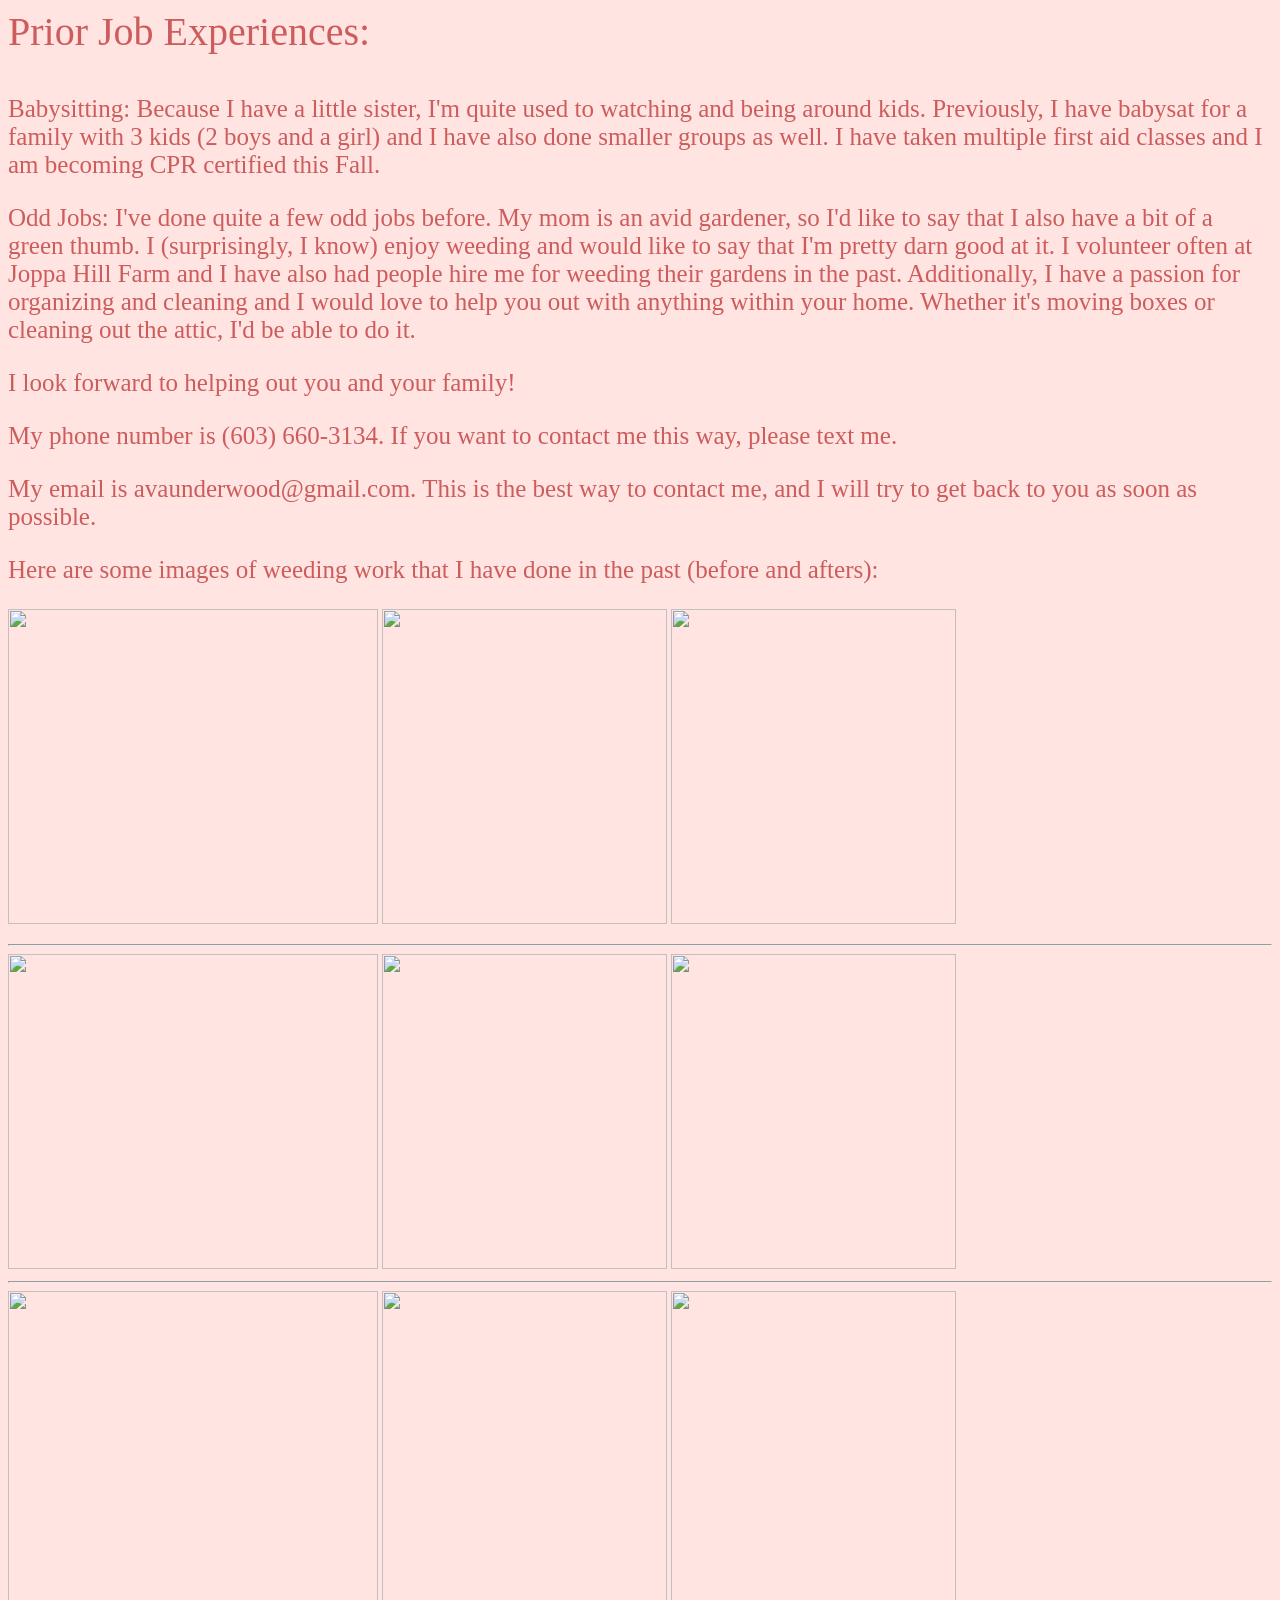
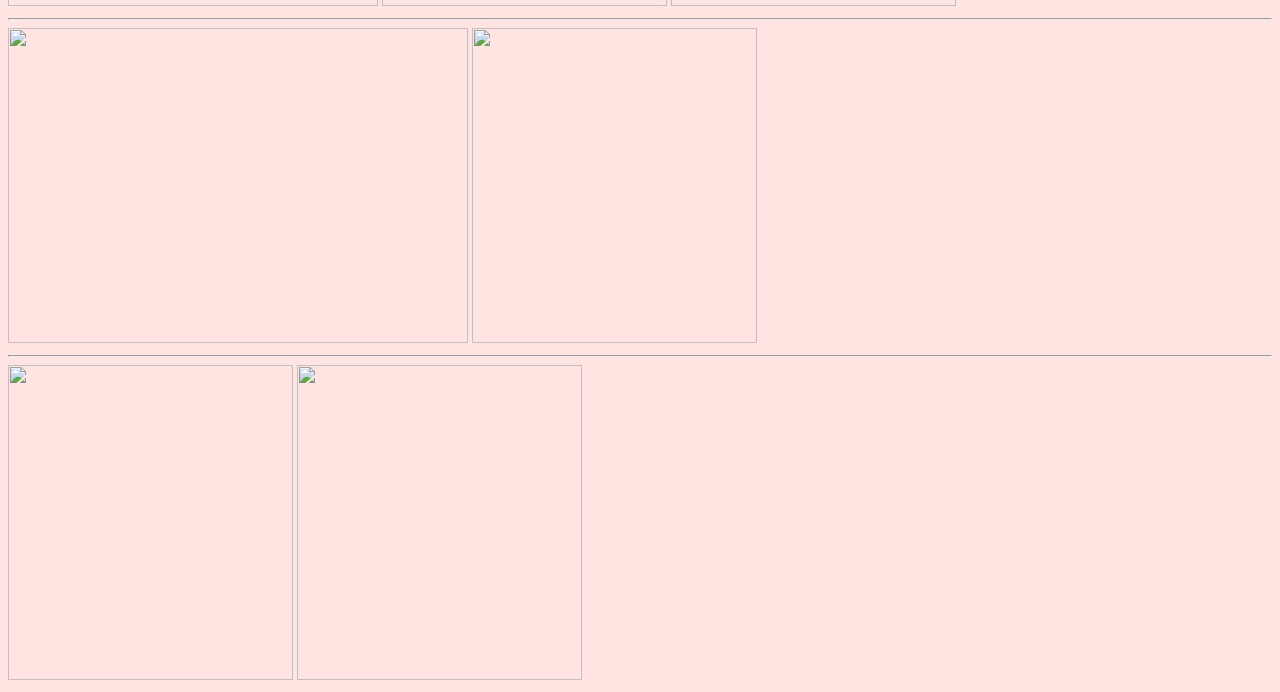
==== hire_me_to_do_things/index.html @ 3e087151 "/hr" ====
<html><head><title>Ava Underwood</title></head>
    <!-- just a comment -->
<body style="background-color:mistyrose;">
<p style="font-family: 'times new roman', serif; color: IndianRed; font-size: 40px">
Prior Job Experiences: <p/>
<p style="font-family: 'times new roman', serif; color: IndianRed; font-size: 25px">
Babysitting: Because I have a little sister, I'm quite used to watching and being around kids. Previously, I have babysat for a family with 3 kids (2 boys and a girl) and I have also done smaller groups as well. I have taken multiple first aid classes and I am becoming CPR certified this Fall. <p/>
<p style="font-family: 'times new roman', serif; color: IndianRed; font-size: 25px">
Odd Jobs: I've done quite a few odd jobs before. My mom is an avid gardener, so I'd like to say that I also have a bit of a green thumb. I (surprisingly, I know) enjoy weeding and would like to say that I'm pretty darn good at it. I volunteer often at Joppa Hill Farm and I have also had people hire me for weeding their gardens in the past. Additionally, I have a passion for organizing and cleaning and I would love to help you out with anything within your home. Whether it's moving boxes or cleaning out the attic, I'd be able to do it. <p/>
<p style="font-family: 'times new roman', serif; color: IndianRed; font-size: 25px">
I look forward to helping out you and your family! <p/>
<p style="font-family: 'times new roman', serif; color: IndianRed; font-size: 25px">
My phone number is (603) 660-3134. If you want to contact me this way, please text me. <p/>
<p style="font-family: 'times new roman', serif; color: IndianRed; font-size: 25px">
My email is avaunderwood@gmail.com. This is the best way to contact me, and I will try to get back to you as soon as possible.

<p style="font-family: 'times new roman', serif; color: IndianRed; font-size: 25px">
Here are some images of weeding work that I have done in the past (before and afters): <p/>
<img src = "https://lh3.googleusercontent.com/ATQjw8cBZOQVCEJQLWssEK-UeZjoj8vChrW-AH8mQBcqejW8rBZsUQ00XYtWrASGsOx1Jh6n-NcyhAXn345GR9usnCQQ_kM4xrTncBqbF7MAKu95gER9WVR34DN7bH67Fkx1J5ZamFY" width="370" height="315"/>
<img src = "https://lh3.googleusercontent.com/yQGfcX6R0_ClGksSyxD0AjaPhMVxQoFRJUTwtF2zivCzKEIrKTwa7NQ_EihyocfmKIGfOyLNWENL-2LmBkxElt_zLwmaSjGE-URJNTfy82cb0bmSW-yO23CFfsgwcBF6wAaxyuk0IWE" width="285" height="315" />
<img src = "https://lh3.googleusercontent.com/W9NrvdtkBbI53sBND_3rPZk6dML8Dk8VrpMKk_jZxSLRxY0Yk9Y_26RcB-qSaN2e_ZkJPgKb-EwFBYhKM_Fq100TjKzXo1QTYiy8_GKrMyfRaflfhTI-VSuCTsXNwCWbmRc6hPbDozI" width="285" height="315" />
<hr/>
<img src = "https://lh3.googleusercontent.com/7XO7F7H0_9Y5KK8wLTTFGdOBvSjfbzbc2mItGogvwh4yCU_v6nmZzOFfOksVevxjpLT6B9Bsfd-7EMS5opayrhLX2UEnqeUBi5j8fZ-lEqgKq6nCsNV7oXCJgO0GvplfvlpAnEzUeDc" width="370" height="315" />
<img src = "https://lh3.googleusercontent.com/IlrqIJV2cHaKaUN53dNoYk8qgCwpGct2CmGQ-ODgQwpjSpV88wbdUZ-2vKWQBJpCAtjZegEDlWARBvkSf_V3KjbN2oEHZP8XwSKggVgCTF-HXh0Yn8b7iPQtuSng0L7u_dDmNL_4JGo" width="285" height="315" />
<img src = "https://lh3.googleusercontent.com/HisDVmO6AKtRQH-yhXo_3crhEEAG-7OxIyDpKrQsw_IlmaBQjhPX3CdyNDur4qfAVD7kP1CbMxVmVQmYoYnCC_YsezIMfy8Zl3-Vt87s-Fv-4OBHWoDSmMv3GIpmGghg8skQpEOW4yE" width="285" height="315" />
<hr/>
<img src = "https://lh3.googleusercontent.com/QN9LJGEq7E49t7T-Xt3XisyI3PFmkT5hcJMN4G_Jxn25VfJw1VM_TnCrtaKv6-tXZE3IHMTBEZLKHkD1tTZVNcvyBTjJyLjM-RdyWYkS3tiyXwxKdaXO6auradju398-OjNdS6PTFyY" width="370" height="315" />
<img src = "https://lh3.googleusercontent.com/tMfCuqMc7-OtIYqyb__K72mf3vNFeYKVC9HCX_gP6Mtsf6dWUATTmPZJZEJn0YfaBiNRzzeGB7E2aas3kZLM86Oiyj48s5jAnQtZOZRcexhQ7ex2eqzxM2Dn7gFYBFn2aP0l1bG5MWk" width="285" height="315" />
<img src = "https://lh3.googleusercontent.com/Ag9Y1_Rr2X_PJRZMvri3RnAKdljQQBWVhy5BST5NXk260oi1ahjvvfd52cAlqUm5SjpJq1FmGGc68XTE57OhGZHSLTeljAlKfURXx0D7Kpg29QiLlVubk-TxLFkP7GYa6MhMt-vKmOk" width="285" height="315" />
<hr/>
<img src = "https://lh3.googleusercontent.com/v5sFwWDFtFFKccld0SrvGOrysb3LhlOJQq5TeJAJDmqbdNXVp9Xe0RTJ-3ysznd8kXT4fWUUZ62KxwGbbG_Sr0NTuPGt0_i44egzDmI93hsW1jYLLZiqpnxt6KkmlAztd3Kj2q6lhiQ" width="460" height="315" />
<img src = "https://lh3.googleusercontent.com/OUDZQ0oOJySjghZ_05uZb_9oTN8N76vjJCqFW7ZRM_flTg-HgmJNnYTEEGlMORl12_8KFIf51xwjXsQR17Xny-hU3rivl9Co59FkR7YuEjwuECDKm06xJtACzA_g-OaO4NkdoSeEe0g" width="285" height="315" />
<hr/>
<img src = "https://lh3.googleusercontent.com/y29acqXd5Mkt3qMr_ysnTywyLHyl_-0mlsY0Dq0Fsoos2UipRBX6YmRRLJI-lcK362R0xn5X5A4wiDO8W1QCEoPdKaOHoHQex0qtA7KpUiYqNOC9AcdPdZda4GmMXe6FVfg6PXChksA" width="285" height="315" />
<img src = "https://lh3.googleusercontent.com/R0QK2mTn5Ir0CmcOa8QPpEHCdsw25XoFZeHt4mkgCv4OQAN7hr6EjldFFcigII20AQ3gQOF5xlzZcB1eXzMeeBgGEgp5UKc4uz4mabI5nnmIyTk2Mf80ZpMUM89heZttUEgBoqcpLKI" width="285" height="315" />
</body>
</html>
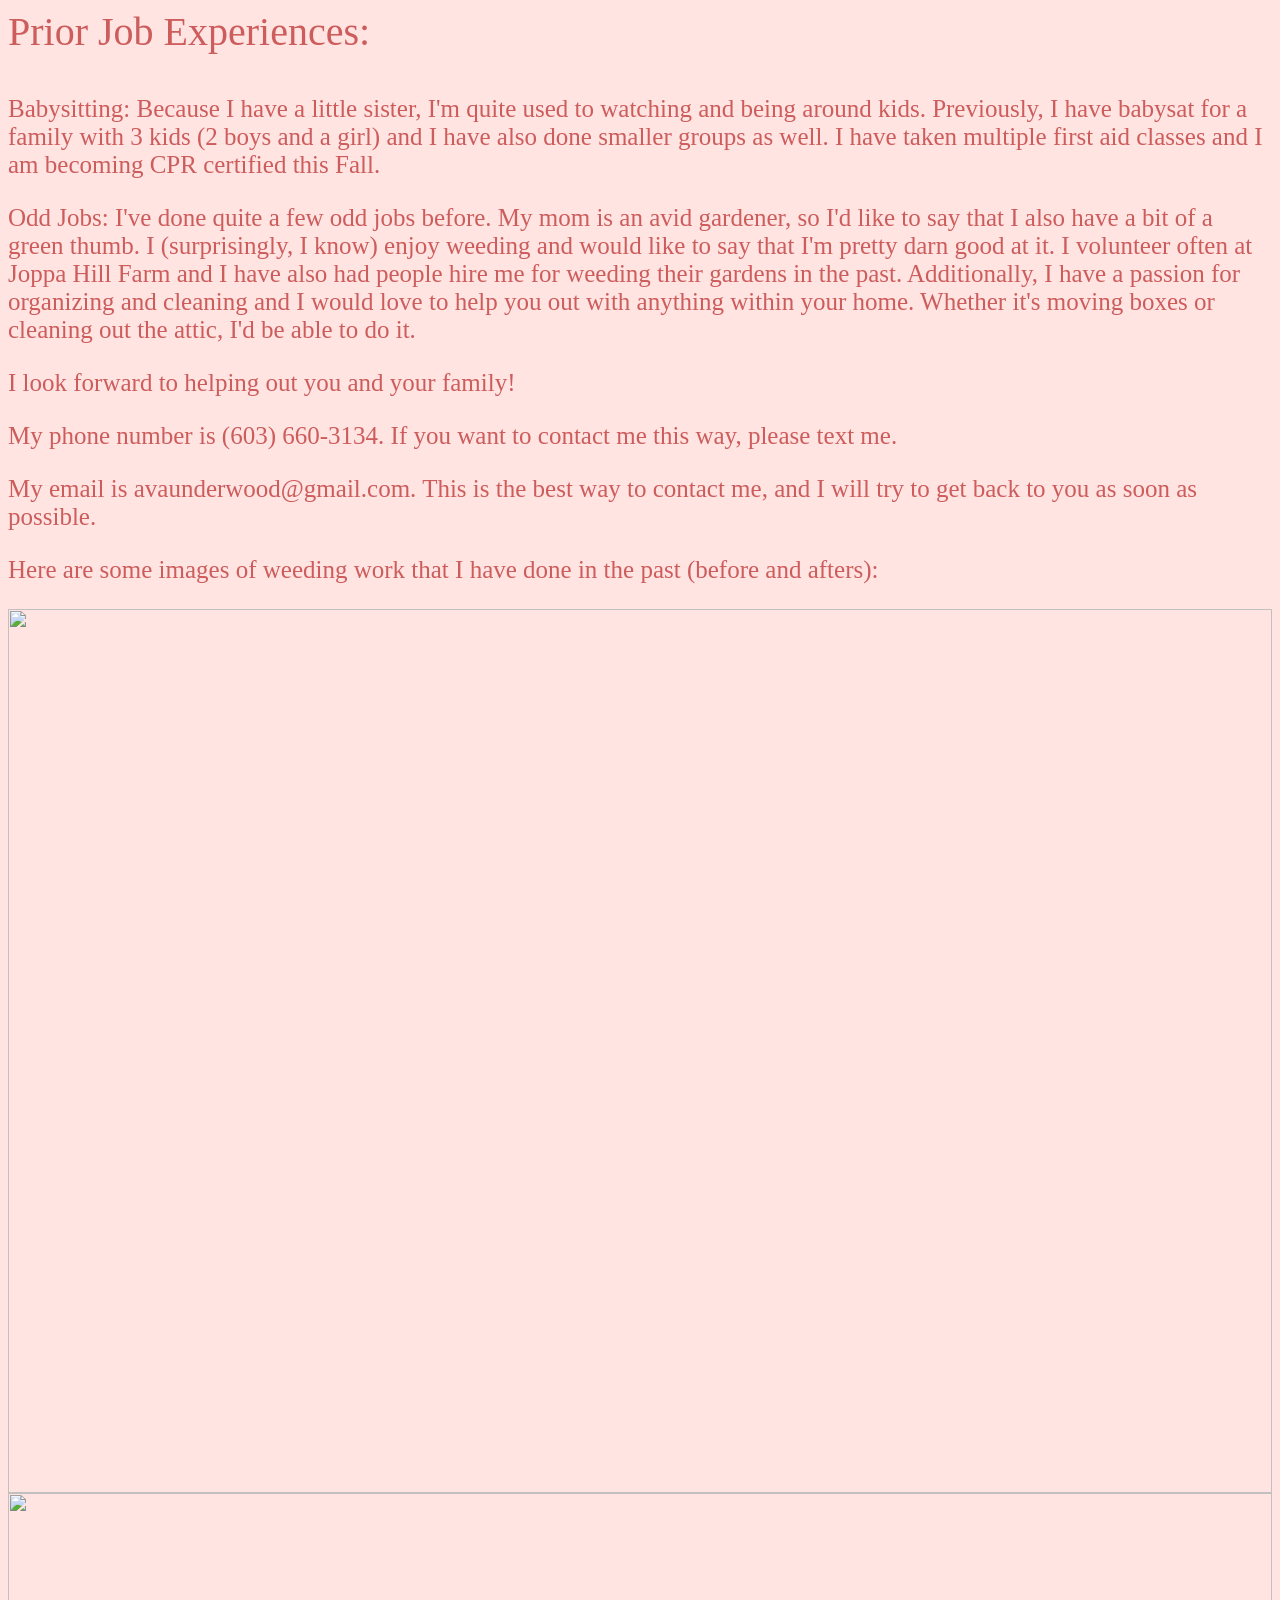
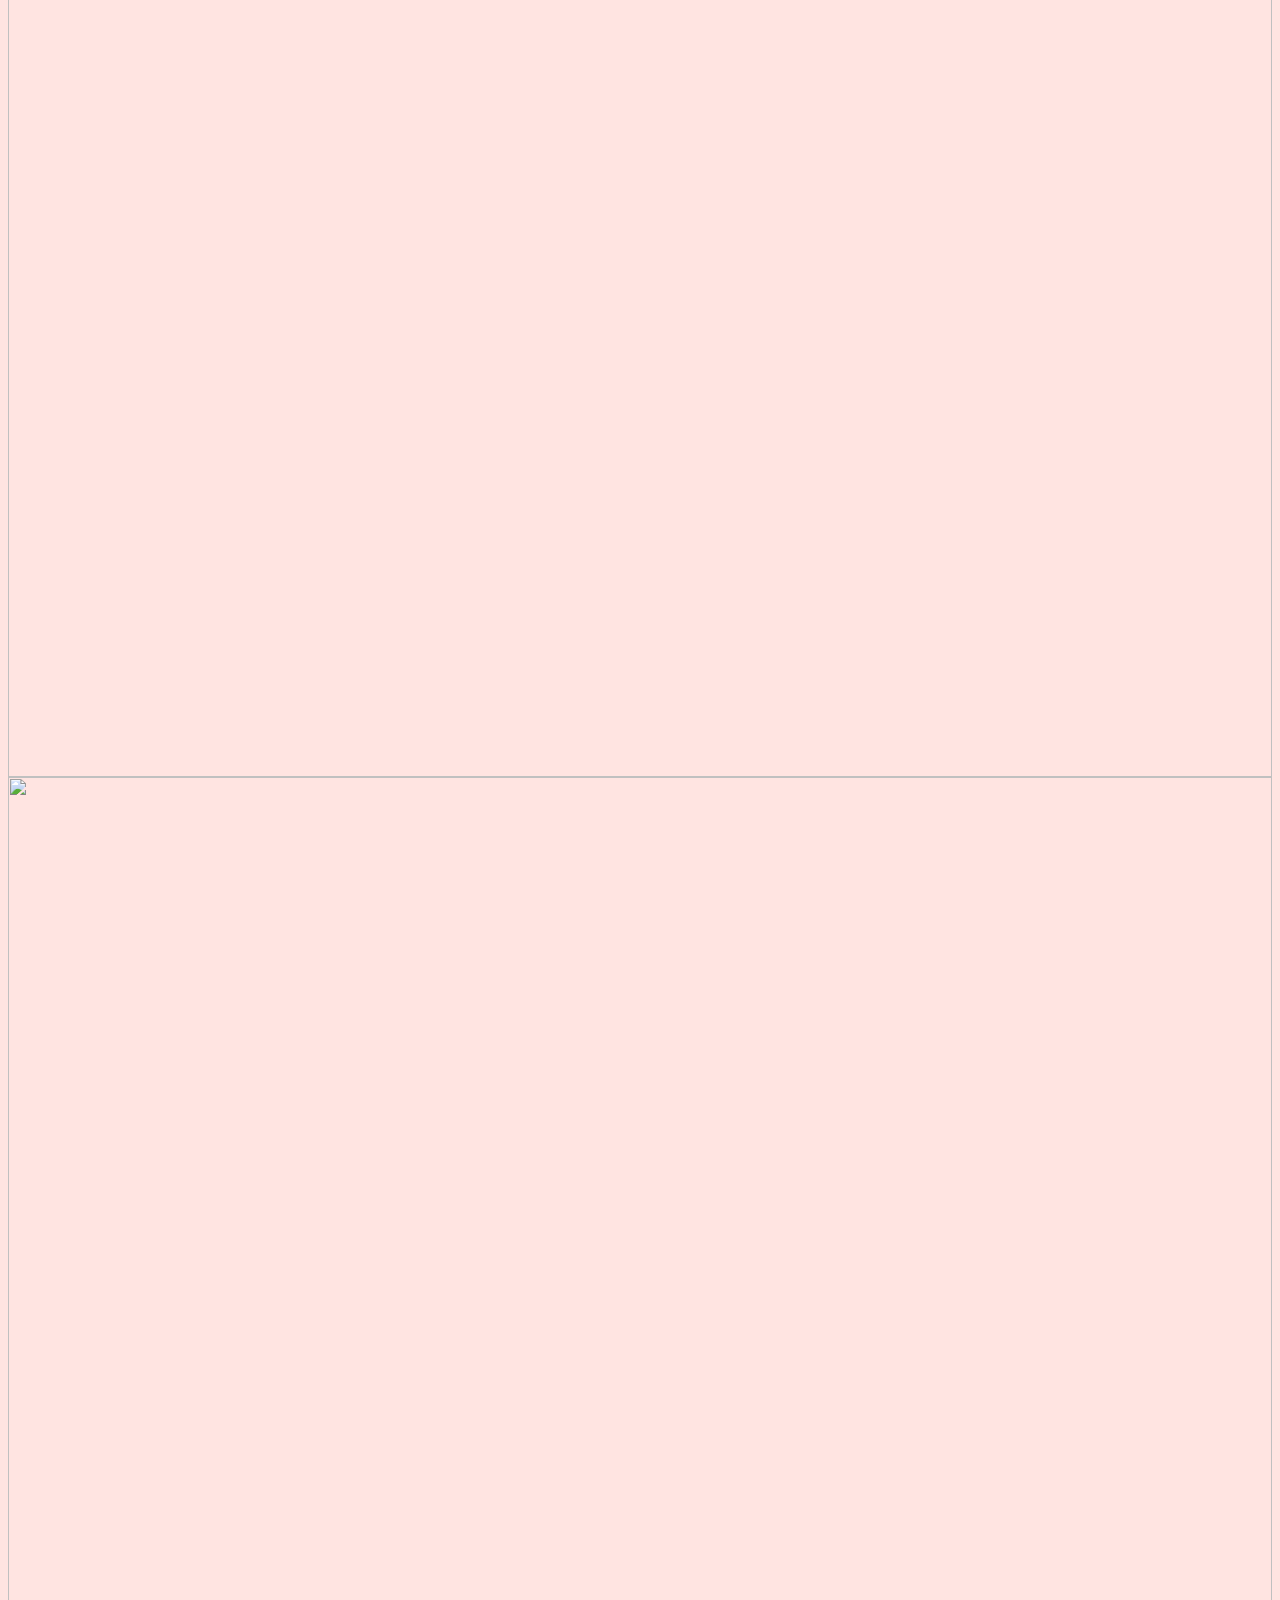
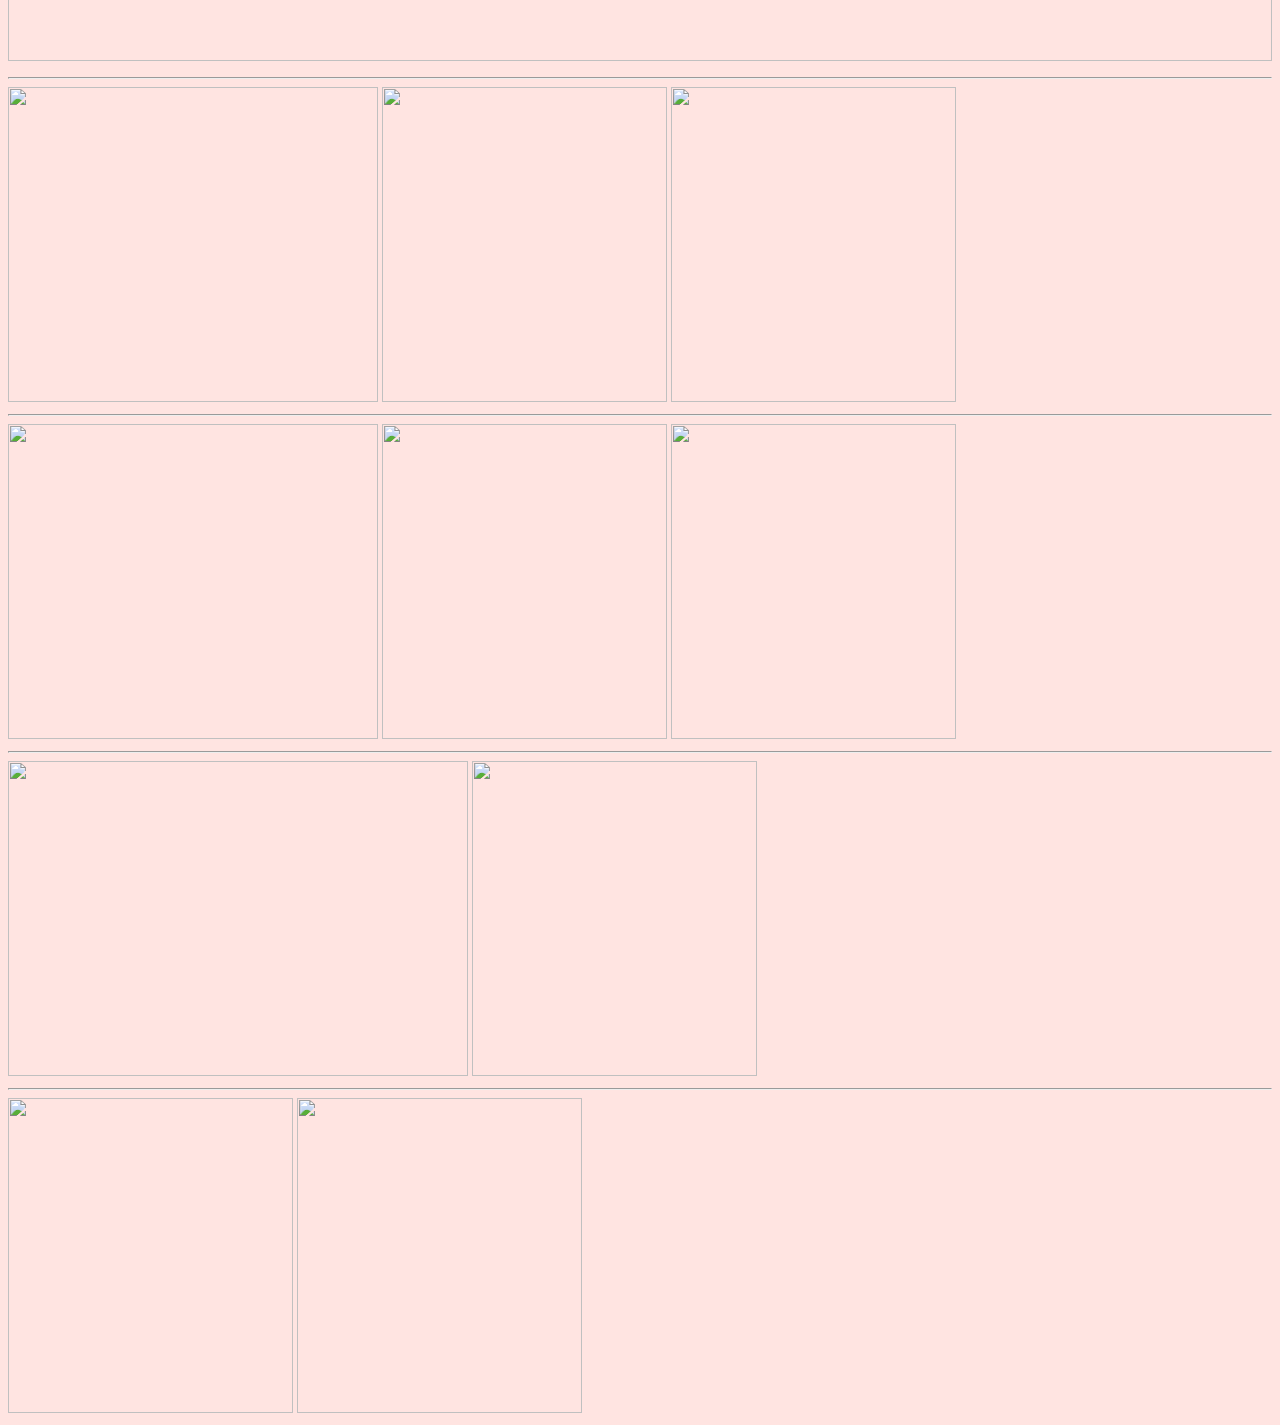
==== commit 8741790e: "responsive images" ====
--- a/hire_me_to_do_things/index.html
+++ b/hire_me_to_do_things/index.html
@@ -1,4 +1,10 @@
 <html><head><title>Ava Underwood</title></head>
+<style>
+.responsive {
+  width: 100%;
+  height: auto;
+}
+</style>
     <!-- just a comment -->
 <body style="background-color:mistyrose;">
 <p style="font-family: 'times new roman', serif; color: IndianRed; font-size: 40px">
@@ -16,9 +22,9 @@
 
 <p style="font-family: 'times new roman', serif; color: IndianRed; font-size: 25px">
 Here are some images of weeding work that I have done in the past (before and afters): <p/>
-<img src = "https://lh3.googleusercontent.com/ATQjw8cBZOQVCEJQLWssEK-UeZjoj8vChrW-AH8mQBcqejW8rBZsUQ00XYtWrASGsOx1Jh6n-NcyhAXn345GR9usnCQQ_kM4xrTncBqbF7MAKu95gER9WVR34DN7bH67Fkx1J5ZamFY" width="370" height="315"/>
-<img src = "https://lh3.googleusercontent.com/yQGfcX6R0_ClGksSyxD0AjaPhMVxQoFRJUTwtF2zivCzKEIrKTwa7NQ_EihyocfmKIGfOyLNWENL-2LmBkxElt_zLwmaSjGE-URJNTfy82cb0bmSW-yO23CFfsgwcBF6wAaxyuk0IWE" width="285" height="315" />
-<img src = "https://lh3.googleusercontent.com/W9NrvdtkBbI53sBND_3rPZk6dML8Dk8VrpMKk_jZxSLRxY0Yk9Y_26RcB-qSaN2e_ZkJPgKb-EwFBYhKM_Fq100TjKzXo1QTYiy8_GKrMyfRaflfhTI-VSuCTsXNwCWbmRc6hPbDozI" width="285" height="315" />
+<img src = "https://lh3.googleusercontent.com/ATQjw8cBZOQVCEJQLWssEK-UeZjoj8vChrW-AH8mQBcqejW8rBZsUQ00XYtWrASGsOx1Jh6n-NcyhAXn345GR9usnCQQ_kM4xrTncBqbF7MAKu95gER9WVR34DN7bH67Fkx1J5ZamFY" class="responsive" width="370" height="315"/>
+<img src = "https://lh3.googleusercontent.com/yQGfcX6R0_ClGksSyxD0AjaPhMVxQoFRJUTwtF2zivCzKEIrKTwa7NQ_EihyocfmKIGfOyLNWENL-2LmBkxElt_zLwmaSjGE-URJNTfy82cb0bmSW-yO23CFfsgwcBF6wAaxyuk0IWE" class="responsive" width="285" height="315" />
+<img src = "https://lh3.googleusercontent.com/W9NrvdtkBbI53sBND_3rPZk6dML8Dk8VrpMKk_jZxSLRxY0Yk9Y_26RcB-qSaN2e_ZkJPgKb-EwFBYhKM_Fq100TjKzXo1QTYiy8_GKrMyfRaflfhTI-VSuCTsXNwCWbmRc6hPbDozI" class="responsive" width="285" height="315" />
 <hr/>
 <img src = "https://lh3.googleusercontent.com/7XO7F7H0_9Y5KK8wLTTFGdOBvSjfbzbc2mItGogvwh4yCU_v6nmZzOFfOksVevxjpLT6B9Bsfd-7EMS5opayrhLX2UEnqeUBi5j8fZ-lEqgKq6nCsNV7oXCJgO0GvplfvlpAnEzUeDc" width="370" height="315" />
 <img src = "https://lh3.googleusercontent.com/IlrqIJV2cHaKaUN53dNoYk8qgCwpGct2CmGQ-ODgQwpjSpV88wbdUZ-2vKWQBJpCAtjZegEDlWARBvkSf_V3KjbN2oEHZP8XwSKggVgCTF-HXh0Yn8b7iPQtuSng0L7u_dDmNL_4JGo" width="285" height="315" />
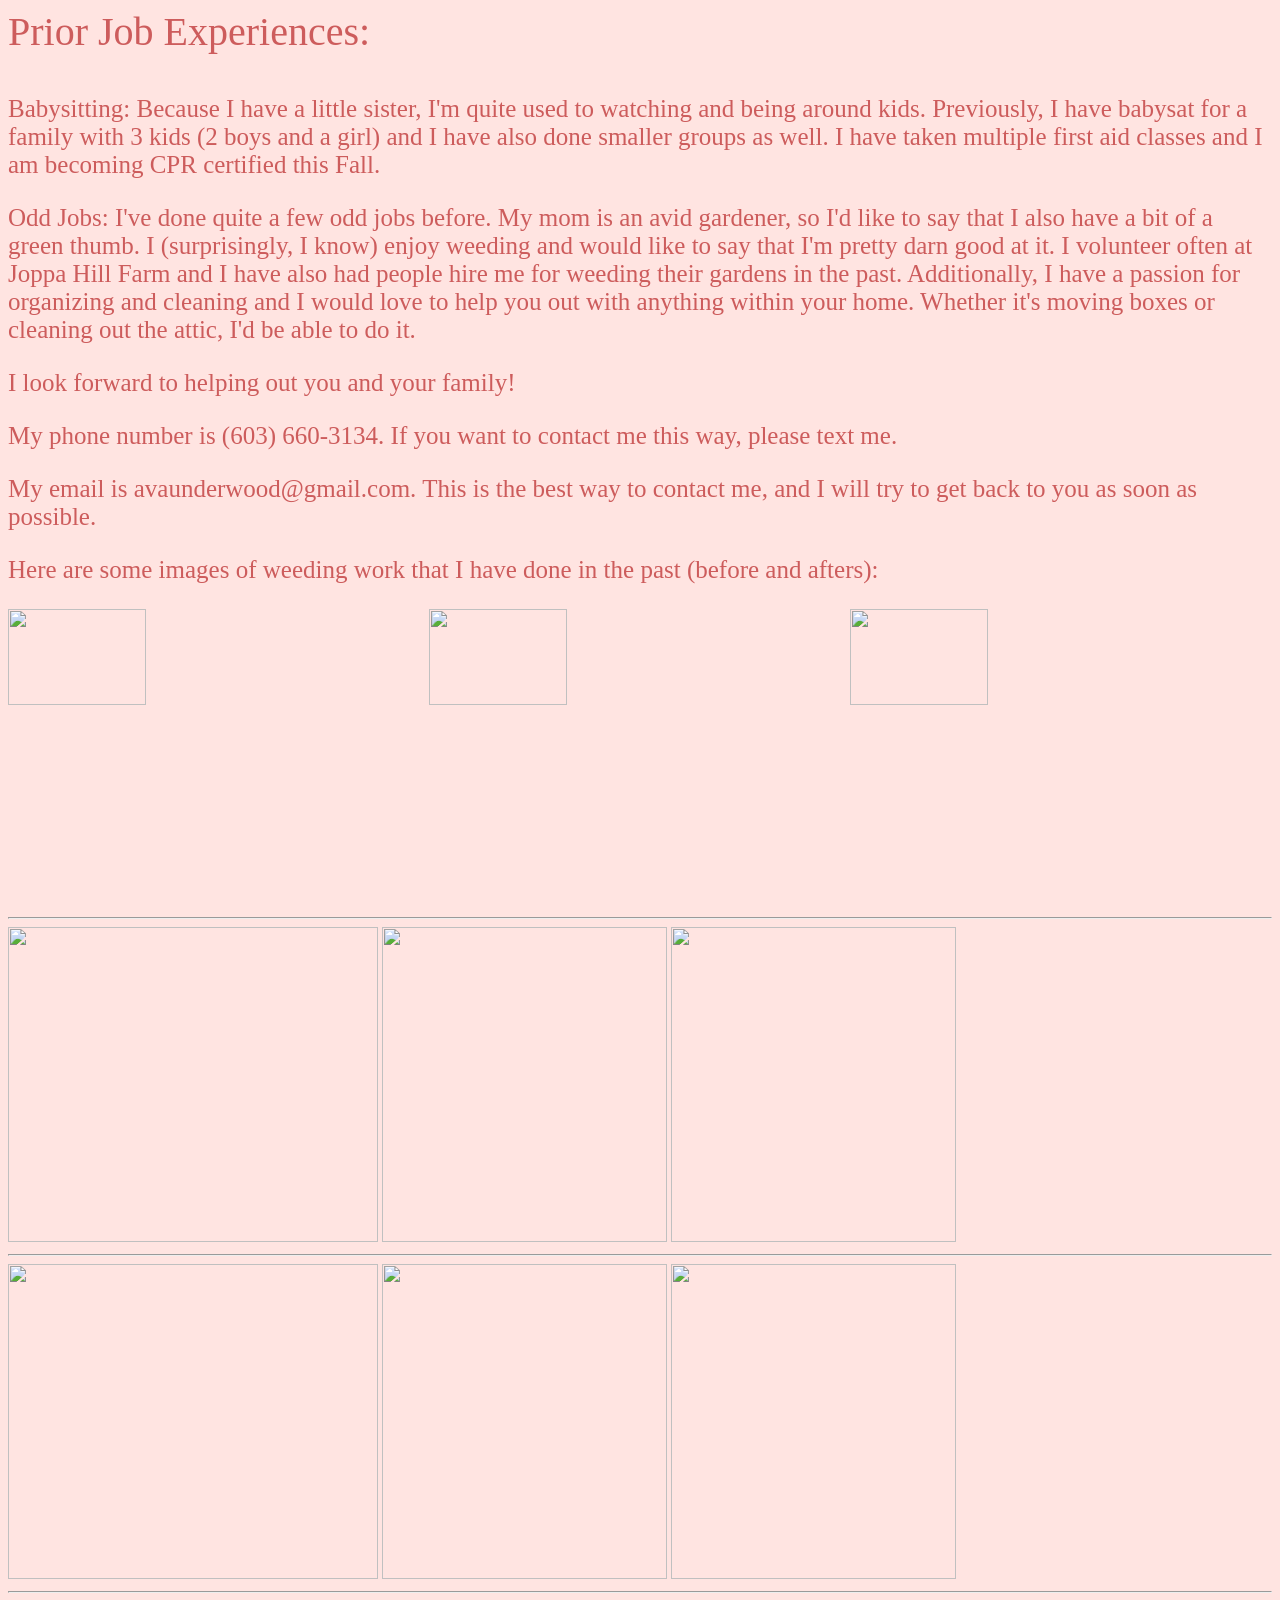
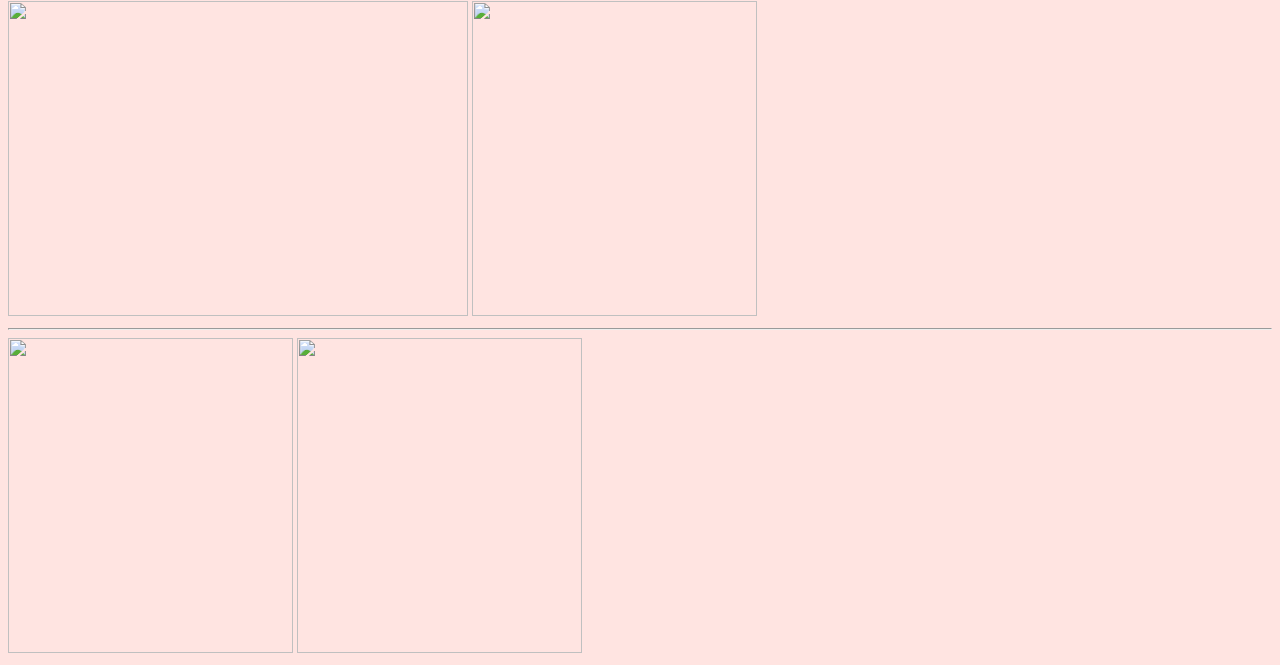
==== commit 85cd421c: "responsive" ====
--- a/hire_me_to_do_things/index.html
+++ b/hire_me_to_do_things/index.html
@@ -1,7 +1,7 @@
 <html><head><title>Ava Underwood</title></head>
 <style>
 .responsive {
-  width: 100%;
+  width: 33%;
   height: auto;
 }
 </style>
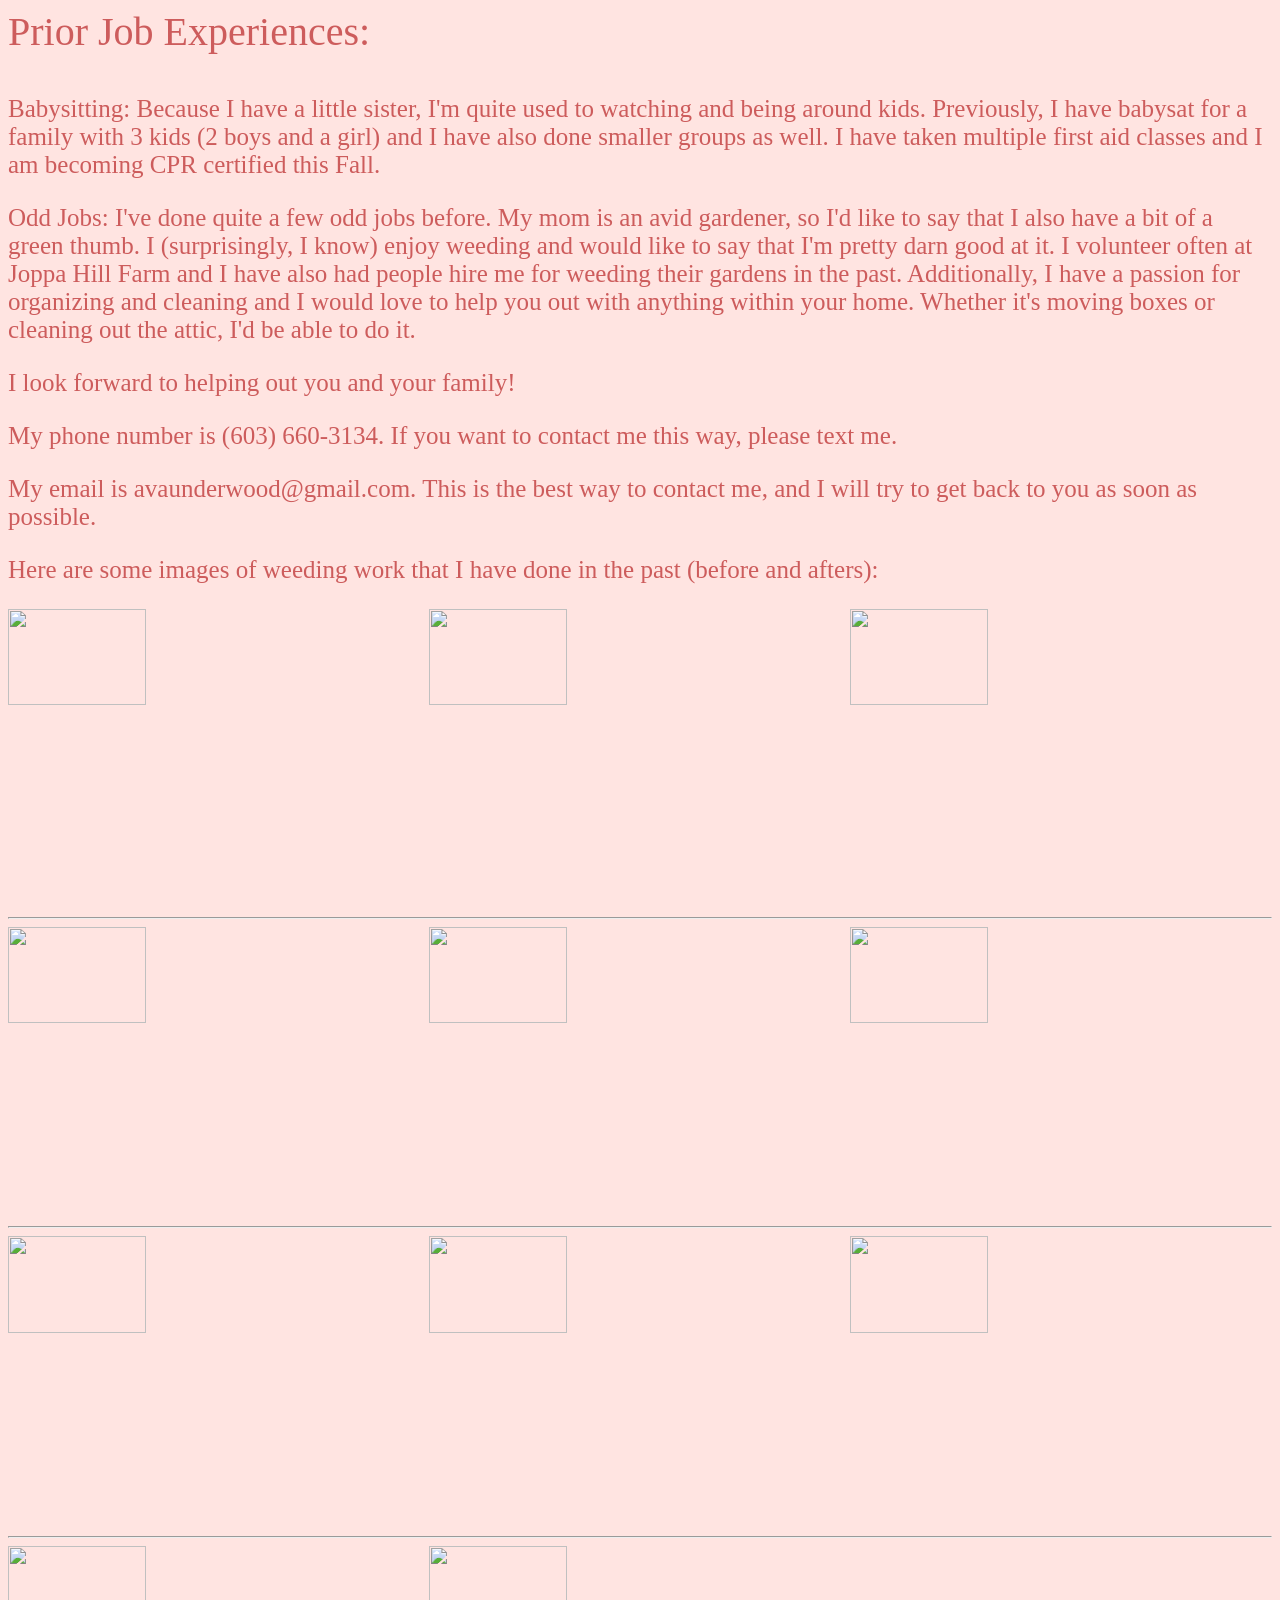
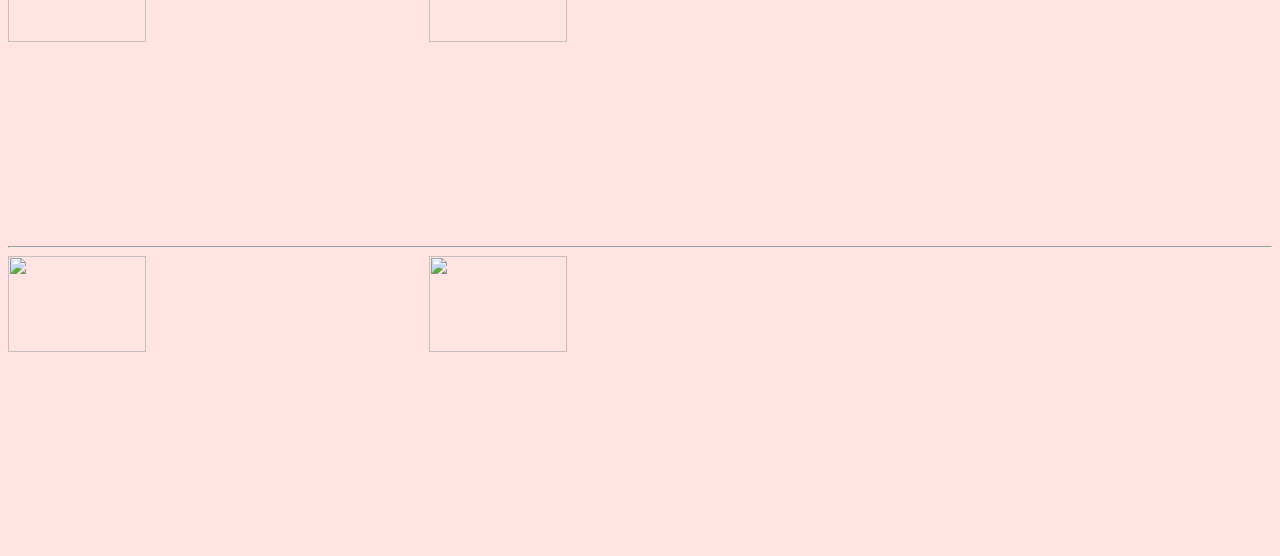
==== commit bc5d8b5a: "responsive" ====
--- a/hire_me_to_do_things/index.html
+++ b/hire_me_to_do_things/index.html
@@ -1,8 +1,8 @@
 <html><head><title>Ava Underwood</title></head>
 <style>
 .responsive {
-  width: 33%;
-  height: auto;
+  width: auto;
+  height: 33%;
 }
 </style>
     <!-- just a comment -->
@@ -26,18 +26,18 @@
 <img src = "https://lh3.googleusercontent.com/yQGfcX6R0_ClGksSyxD0AjaPhMVxQoFRJUTwtF2zivCzKEIrKTwa7NQ_EihyocfmKIGfOyLNWENL-2LmBkxElt_zLwmaSjGE-URJNTfy82cb0bmSW-yO23CFfsgwcBF6wAaxyuk0IWE" class="responsive" width="285" height="315" />
 <img src = "https://lh3.googleusercontent.com/W9NrvdtkBbI53sBND_3rPZk6dML8Dk8VrpMKk_jZxSLRxY0Yk9Y_26RcB-qSaN2e_ZkJPgKb-EwFBYhKM_Fq100TjKzXo1QTYiy8_GKrMyfRaflfhTI-VSuCTsXNwCWbmRc6hPbDozI" class="responsive" width="285" height="315" />
 <hr/>
-<img src = "https://lh3.googleusercontent.com/7XO7F7H0_9Y5KK8wLTTFGdOBvSjfbzbc2mItGogvwh4yCU_v6nmZzOFfOksVevxjpLT6B9Bsfd-7EMS5opayrhLX2UEnqeUBi5j8fZ-lEqgKq6nCsNV7oXCJgO0GvplfvlpAnEzUeDc" width="370" height="315" />
-<img src = "https://lh3.googleusercontent.com/IlrqIJV2cHaKaUN53dNoYk8qgCwpGct2CmGQ-ODgQwpjSpV88wbdUZ-2vKWQBJpCAtjZegEDlWARBvkSf_V3KjbN2oEHZP8XwSKggVgCTF-HXh0Yn8b7iPQtuSng0L7u_dDmNL_4JGo" width="285" height="315" />
-<img src = "https://lh3.googleusercontent.com/HisDVmO6AKtRQH-yhXo_3crhEEAG-7OxIyDpKrQsw_IlmaBQjhPX3CdyNDur4qfAVD7kP1CbMxVmVQmYoYnCC_YsezIMfy8Zl3-Vt87s-Fv-4OBHWoDSmMv3GIpmGghg8skQpEOW4yE" width="285" height="315" />
+<img src = "https://lh3.googleusercontent.com/7XO7F7H0_9Y5KK8wLTTFGdOBvSjfbzbc2mItGogvwh4yCU_v6nmZzOFfOksVevxjpLT6B9Bsfd-7EMS5opayrhLX2UEnqeUBi5j8fZ-lEqgKq6nCsNV7oXCJgO0GvplfvlpAnEzUeDc" class="responsive" width="370" height="315" />
+<img src = "https://lh3.googleusercontent.com/IlrqIJV2cHaKaUN53dNoYk8qgCwpGct2CmGQ-ODgQwpjSpV88wbdUZ-2vKWQBJpCAtjZegEDlWARBvkSf_V3KjbN2oEHZP8XwSKggVgCTF-HXh0Yn8b7iPQtuSng0L7u_dDmNL_4JGo" class="responsive" width="285" height="315" />
+<img src = "https://lh3.googleusercontent.com/HisDVmO6AKtRQH-yhXo_3crhEEAG-7OxIyDpKrQsw_IlmaBQjhPX3CdyNDur4qfAVD7kP1CbMxVmVQmYoYnCC_YsezIMfy8Zl3-Vt87s-Fv-4OBHWoDSmMv3GIpmGghg8skQpEOW4yE" class="responsive" width="285" height="315" />
 <hr/>
-<img src = "https://lh3.googleusercontent.com/QN9LJGEq7E49t7T-Xt3XisyI3PFmkT5hcJMN4G_Jxn25VfJw1VM_TnCrtaKv6-tXZE3IHMTBEZLKHkD1tTZVNcvyBTjJyLjM-RdyWYkS3tiyXwxKdaXO6auradju398-OjNdS6PTFyY" width="370" height="315" />
-<img src = "https://lh3.googleusercontent.com/tMfCuqMc7-OtIYqyb__K72mf3vNFeYKVC9HCX_gP6Mtsf6dWUATTmPZJZEJn0YfaBiNRzzeGB7E2aas3kZLM86Oiyj48s5jAnQtZOZRcexhQ7ex2eqzxM2Dn7gFYBFn2aP0l1bG5MWk" width="285" height="315" />
-<img src = "https://lh3.googleusercontent.com/Ag9Y1_Rr2X_PJRZMvri3RnAKdljQQBWVhy5BST5NXk260oi1ahjvvfd52cAlqUm5SjpJq1FmGGc68XTE57OhGZHSLTeljAlKfURXx0D7Kpg29QiLlVubk-TxLFkP7GYa6MhMt-vKmOk" width="285" height="315" />
+<img src = "https://lh3.googleusercontent.com/QN9LJGEq7E49t7T-Xt3XisyI3PFmkT5hcJMN4G_Jxn25VfJw1VM_TnCrtaKv6-tXZE3IHMTBEZLKHkD1tTZVNcvyBTjJyLjM-RdyWYkS3tiyXwxKdaXO6auradju398-OjNdS6PTFyY" class="responsive" width="370" height="315" />
+<img src = "https://lh3.googleusercontent.com/tMfCuqMc7-OtIYqyb__K72mf3vNFeYKVC9HCX_gP6Mtsf6dWUATTmPZJZEJn0YfaBiNRzzeGB7E2aas3kZLM86Oiyj48s5jAnQtZOZRcexhQ7ex2eqzxM2Dn7gFYBFn2aP0l1bG5MWk" class="responsive" width="285" height="315" />
+<img src = "https://lh3.googleusercontent.com/Ag9Y1_Rr2X_PJRZMvri3RnAKdljQQBWVhy5BST5NXk260oi1ahjvvfd52cAlqUm5SjpJq1FmGGc68XTE57OhGZHSLTeljAlKfURXx0D7Kpg29QiLlVubk-TxLFkP7GYa6MhMt-vKmOk" class="responsive" width="285" height="315" />
 <hr/>
-<img src = "https://lh3.googleusercontent.com/v5sFwWDFtFFKccld0SrvGOrysb3LhlOJQq5TeJAJDmqbdNXVp9Xe0RTJ-3ysznd8kXT4fWUUZ62KxwGbbG_Sr0NTuPGt0_i44egzDmI93hsW1jYLLZiqpnxt6KkmlAztd3Kj2q6lhiQ" width="460" height="315" />
-<img src = "https://lh3.googleusercontent.com/OUDZQ0oOJySjghZ_05uZb_9oTN8N76vjJCqFW7ZRM_flTg-HgmJNnYTEEGlMORl12_8KFIf51xwjXsQR17Xny-hU3rivl9Co59FkR7YuEjwuECDKm06xJtACzA_g-OaO4NkdoSeEe0g" width="285" height="315" />
+<img src = "https://lh3.googleusercontent.com/v5sFwWDFtFFKccld0SrvGOrysb3LhlOJQq5TeJAJDmqbdNXVp9Xe0RTJ-3ysznd8kXT4fWUUZ62KxwGbbG_Sr0NTuPGt0_i44egzDmI93hsW1jYLLZiqpnxt6KkmlAztd3Kj2q6lhiQ" class="responsive" width="460" height="315" />
+<img src = "https://lh3.googleusercontent.com/OUDZQ0oOJySjghZ_05uZb_9oTN8N76vjJCqFW7ZRM_flTg-HgmJNnYTEEGlMORl12_8KFIf51xwjXsQR17Xny-hU3rivl9Co59FkR7YuEjwuECDKm06xJtACzA_g-OaO4NkdoSeEe0g" class="responsive" width="285" height="315" />
 <hr/>
-<img src = "https://lh3.googleusercontent.com/y29acqXd5Mkt3qMr_ysnTywyLHyl_-0mlsY0Dq0Fsoos2UipRBX6YmRRLJI-lcK362R0xn5X5A4wiDO8W1QCEoPdKaOHoHQex0qtA7KpUiYqNOC9AcdPdZda4GmMXe6FVfg6PXChksA" width="285" height="315" />
-<img src = "https://lh3.googleusercontent.com/R0QK2mTn5Ir0CmcOa8QPpEHCdsw25XoFZeHt4mkgCv4OQAN7hr6EjldFFcigII20AQ3gQOF5xlzZcB1eXzMeeBgGEgp5UKc4uz4mabI5nnmIyTk2Mf80ZpMUM89heZttUEgBoqcpLKI" width="285" height="315" />
+<img src = "https://lh3.googleusercontent.com/y29acqXd5Mkt3qMr_ysnTywyLHyl_-0mlsY0Dq0Fsoos2UipRBX6YmRRLJI-lcK362R0xn5X5A4wiDO8W1QCEoPdKaOHoHQex0qtA7KpUiYqNOC9AcdPdZda4GmMXe6FVfg6PXChksA" class="responsive" width="285" height="315" />
+<img src = "https://lh3.googleusercontent.com/R0QK2mTn5Ir0CmcOa8QPpEHCdsw25XoFZeHt4mkgCv4OQAN7hr6EjldFFcigII20AQ3gQOF5xlzZcB1eXzMeeBgGEgp5UKc4uz4mabI5nnmIyTk2Mf80ZpMUM89heZttUEgBoqcpLKI" class="responsive" width="285" height="315" />
 </body>
 </html>
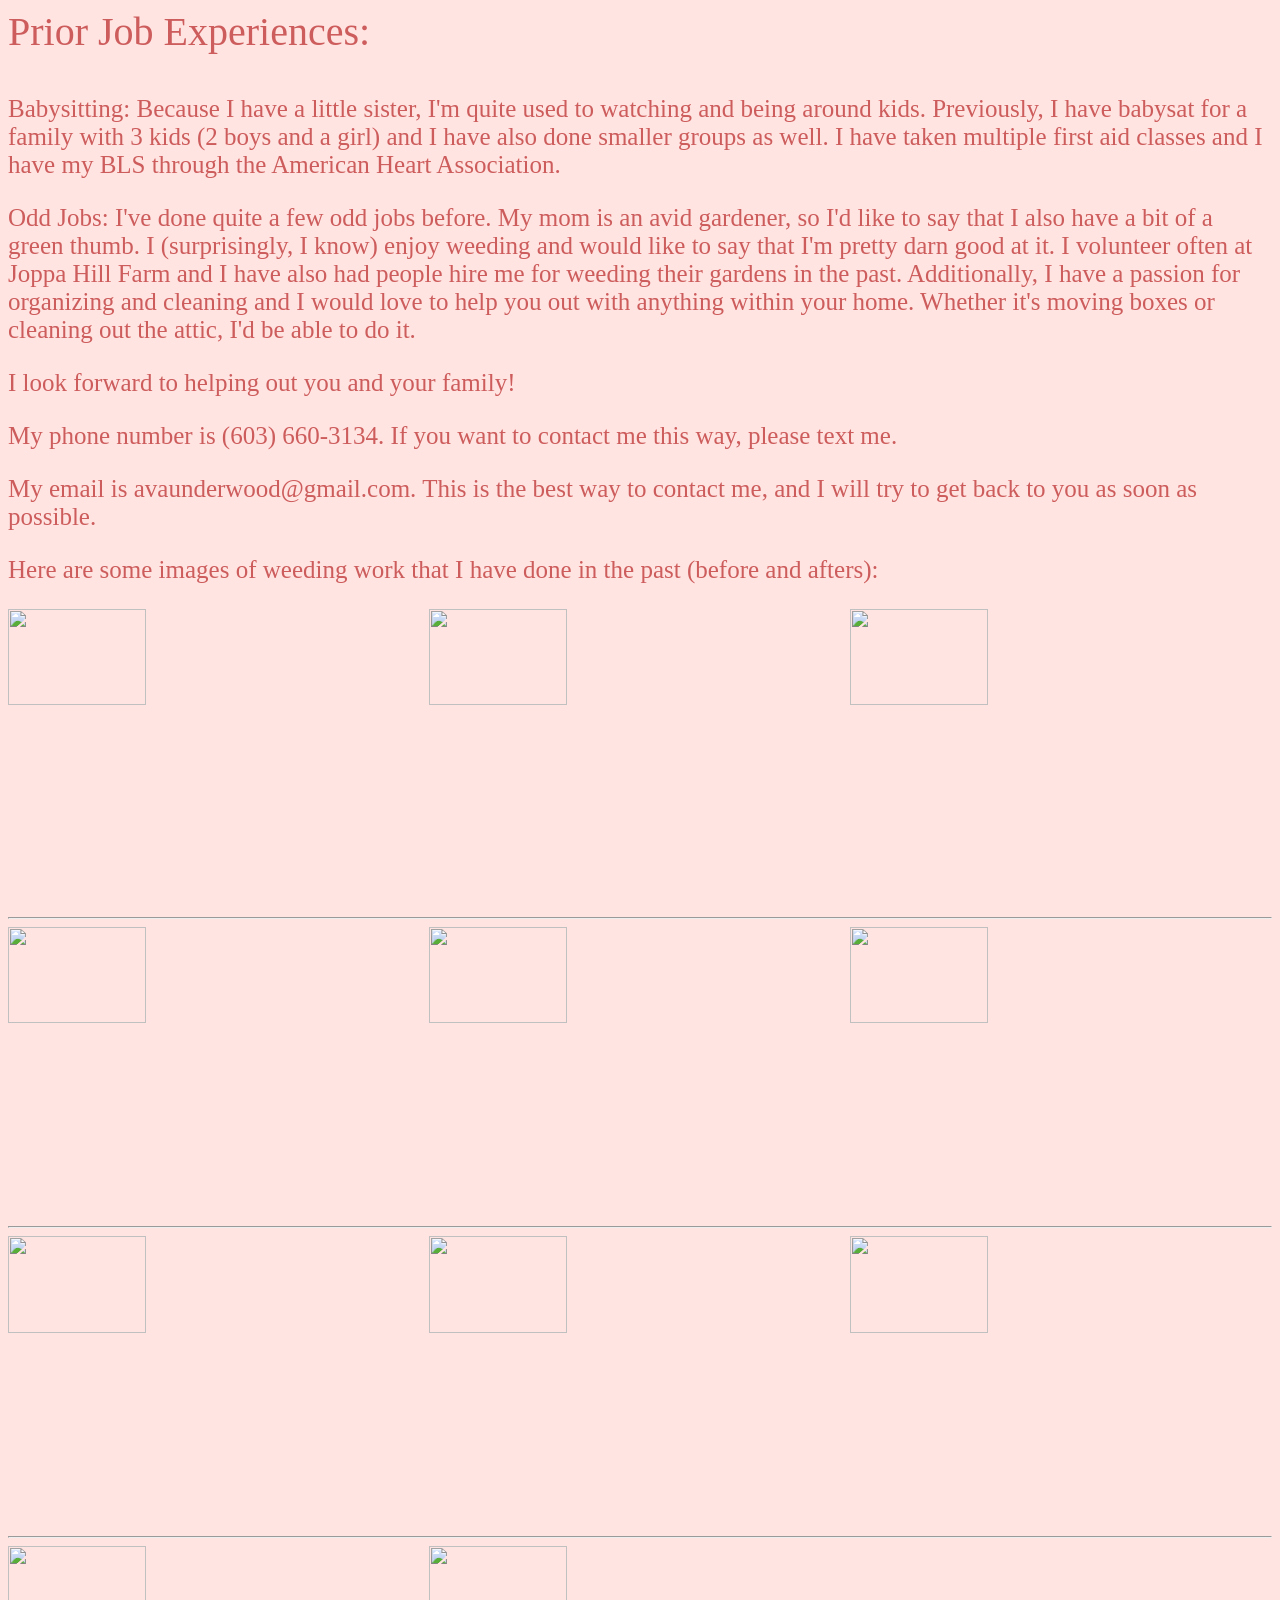
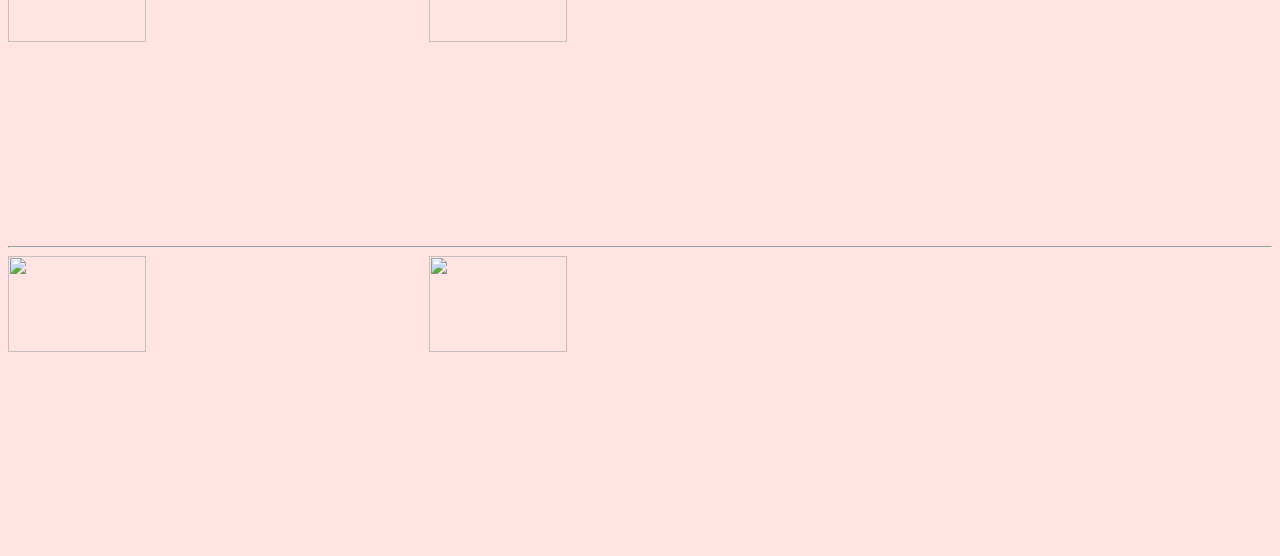
==== commit d47e1dd5: "update" ====
--- a/hire_me_to_do_things/index.html
+++ b/hire_me_to_do_things/index.html
@@ -10,7 +10,7 @@
 <p style="font-family: 'times new roman', serif; color: IndianRed; font-size: 40px">
 Prior Job Experiences: <p/>
 <p style="font-family: 'times new roman', serif; color: IndianRed; font-size: 25px">
-Babysitting: Because I have a little sister, I'm quite used to watching and being around kids. Previously, I have babysat for a family with 3 kids (2 boys and a girl) and I have also done smaller groups as well. I have taken multiple first aid classes and I am becoming CPR certified this Fall. <p/>
+Babysitting: Because I have a little sister, I'm quite used to watching and being around kids. Previously, I have babysat for a family with 3 kids (2 boys and a girl) and I have also done smaller groups as well. I have taken multiple first aid classes and I have my BLS through the American Heart Association. <p/>
 <p style="font-family: 'times new roman', serif; color: IndianRed; font-size: 25px">
 Odd Jobs: I've done quite a few odd jobs before. My mom is an avid gardener, so I'd like to say that I also have a bit of a green thumb. I (surprisingly, I know) enjoy weeding and would like to say that I'm pretty darn good at it. I volunteer often at Joppa Hill Farm and I have also had people hire me for weeding their gardens in the past. Additionally, I have a passion for organizing and cleaning and I would love to help you out with anything within your home. Whether it's moving boxes or cleaning out the attic, I'd be able to do it. <p/>
 <p style="font-family: 'times new roman', serif; color: IndianRed; font-size: 25px">
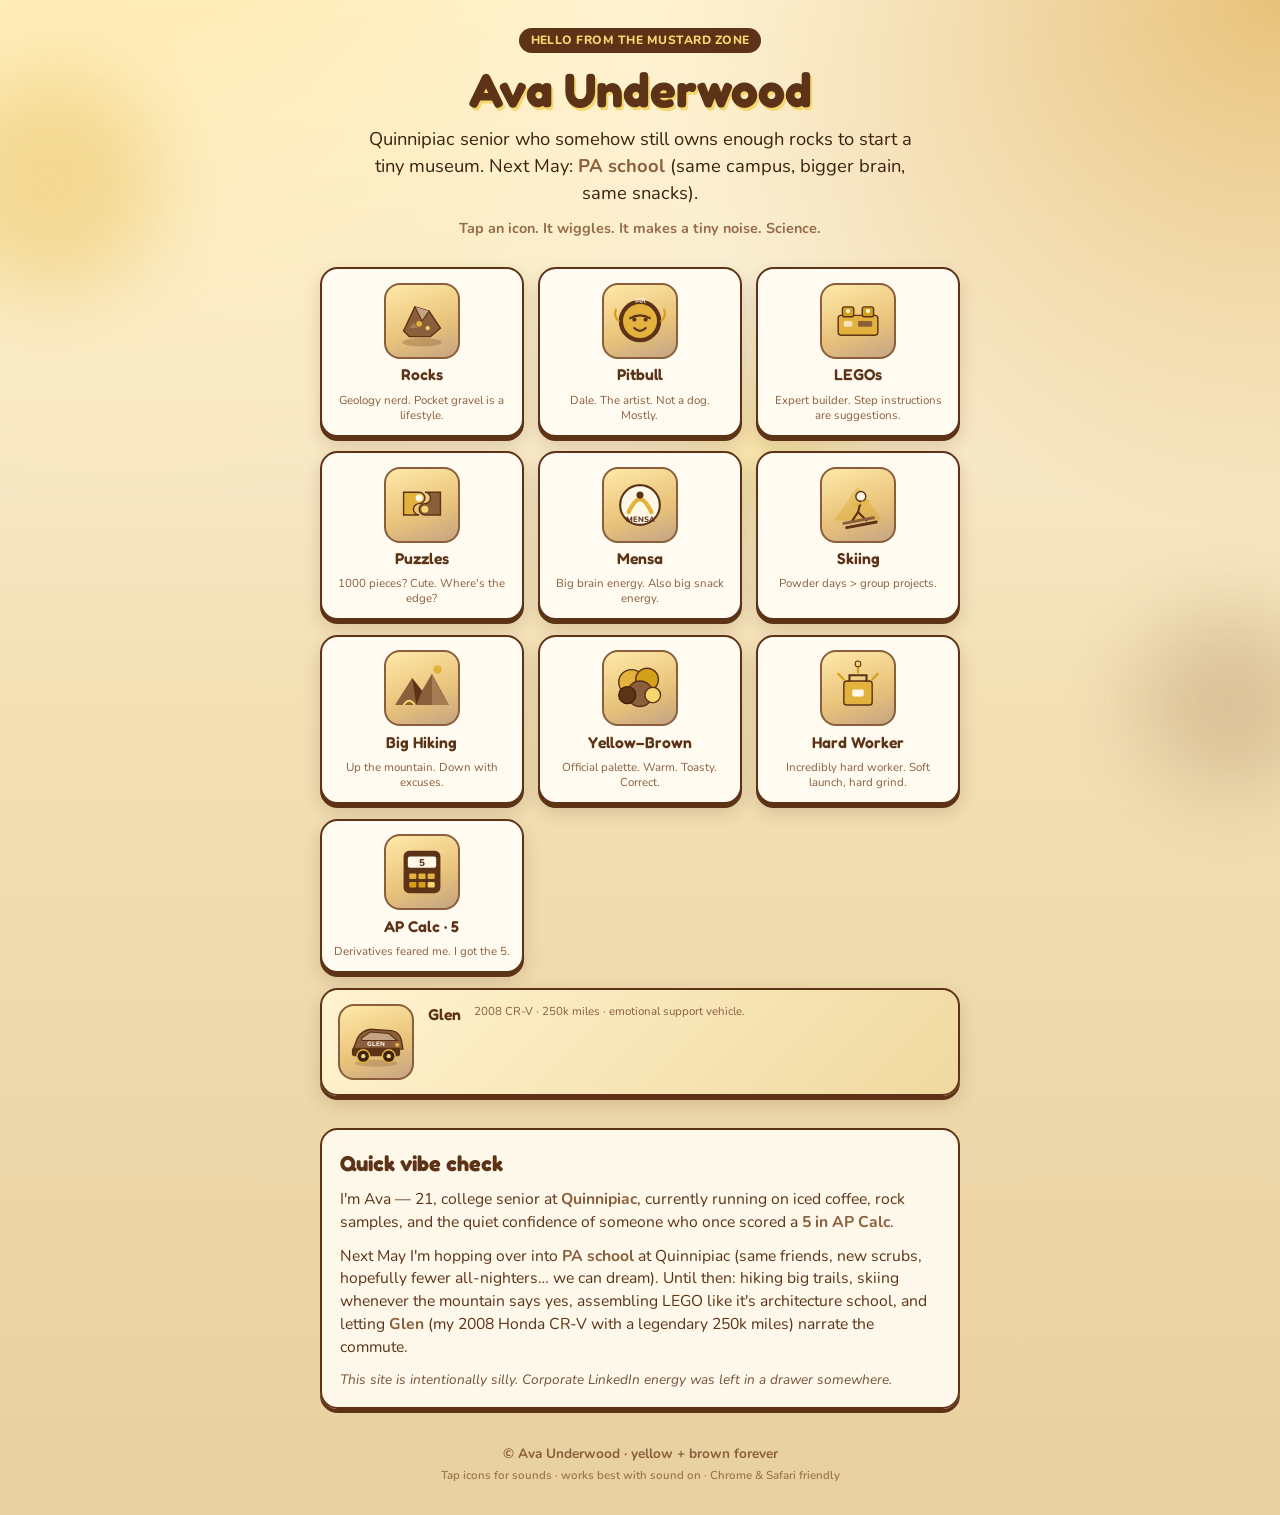
==== commit 6062f75a: "Redesign silly mustard Ava personal site Replace mistyrose pages with mobile-first yellow/brown site" ====
--- a/hire_me_to_do_things/index.html
+++ b/hire_me_to_do_things/index.html
@@ -1,43 +1,26 @@
-<html><head><title>Ava Underwood</title></head>
+<!DOCTYPE html>
+<html lang="en">
+<head>
+<meta charset="utf-8">
+<meta name="viewport" content="width=device-width, initial-scale=1">
+<title>Ava Underwood</title>
+<!-- Google tag (gtag.js) -->
+<script async src="https://www.googletagmanager.com/gtag/js?id=G-W4B6KRME63"></script>
+<script>
+  window.dataLayer = window.dataLayer || [];
+  function gtag(){dataLayer.push(arguments);}
+  gtag('js', new Date());
+  gtag('config', 'G-W4B6KRME63');
+</script>
+<meta http-equiv="refresh" content="0; url=/">
+<link rel="canonical" href="/">
 <style>
-.responsive {
-  width: auto;
-  height: 33%;
-}
+  body{margin:0;min-height:100dvh;display:grid;place-items:center;font-family:system-ui,sans-serif;
+  background:#FFF8E7;color:#5C3317}
+  a{color:#8B5E3C;font-weight:700}
 </style>
-    <!-- just a comment -->
-<body style="background-color:mistyrose;">
-<p style="font-family: 'times new roman', serif; color: IndianRed; font-size: 40px">
-Prior Job Experiences: <p/>
-<p style="font-family: 'times new roman', serif; color: IndianRed; font-size: 25px">
-Babysitting: Because I have a little sister, I'm quite used to watching and being around kids. Previously, I have babysat for a family with 3 kids (2 boys and a girl) and I have also done smaller groups as well. I have taken multiple first aid classes and I have my BLS through the American Heart Association. <p/>
-<p style="font-family: 'times new roman', serif; color: IndianRed; font-size: 25px">
-Odd Jobs: I've done quite a few odd jobs before. My mom is an avid gardener, so I'd like to say that I also have a bit of a green thumb. I (surprisingly, I know) enjoy weeding and would like to say that I'm pretty darn good at it. I volunteer often at Joppa Hill Farm and I have also had people hire me for weeding their gardens in the past. Additionally, I have a passion for organizing and cleaning and I would love to help you out with anything within your home. Whether it's moving boxes or cleaning out the attic, I'd be able to do it. <p/>
-<p style="font-family: 'times new roman', serif; color: IndianRed; font-size: 25px">
-I look forward to helping out you and your family! <p/>
-<p style="font-family: 'times new roman', serif; color: IndianRed; font-size: 25px">
-My phone number is (603) 660-3134. If you want to contact me this way, please text me. <p/>
-<p style="font-family: 'times new roman', serif; color: IndianRed; font-size: 25px">
-My email is avaunderwood@gmail.com. This is the best way to contact me, and I will try to get back to you as soon as possible.
-
-<p style="font-family: 'times new roman', serif; color: IndianRed; font-size: 25px">
-Here are some images of weeding work that I have done in the past (before and afters): <p/>
-<img src = "https://lh3.googleusercontent.com/ATQjw8cBZOQVCEJQLWssEK-UeZjoj8vChrW-AH8mQBcqejW8rBZsUQ00XYtWrASGsOx1Jh6n-NcyhAXn345GR9usnCQQ_kM4xrTncBqbF7MAKu95gER9WVR34DN7bH67Fkx1J5ZamFY" class="responsive" width="370" height="315"/>
-<img src = "https://lh3.googleusercontent.com/yQGfcX6R0_ClGksSyxD0AjaPhMVxQoFRJUTwtF2zivCzKEIrKTwa7NQ_EihyocfmKIGfOyLNWENL-2LmBkxElt_zLwmaSjGE-URJNTfy82cb0bmSW-yO23CFfsgwcBF6wAaxyuk0IWE" class="responsive" width="285" height="315" />
-<img src = "https://lh3.googleusercontent.com/W9NrvdtkBbI53sBND_3rPZk6dML8Dk8VrpMKk_jZxSLRxY0Yk9Y_26RcB-qSaN2e_ZkJPgKb-EwFBYhKM_Fq100TjKzXo1QTYiy8_GKrMyfRaflfhTI-VSuCTsXNwCWbmRc6hPbDozI" class="responsive" width="285" height="315" />
-<hr/>
-<img src = "https://lh3.googleusercontent.com/7XO7F7H0_9Y5KK8wLTTFGdOBvSjfbzbc2mItGogvwh4yCU_v6nmZzOFfOksVevxjpLT6B9Bsfd-7EMS5opayrhLX2UEnqeUBi5j8fZ-lEqgKq6nCsNV7oXCJgO0GvplfvlpAnEzUeDc" class="responsive" width="370" height="315" />
-<img src = "https://lh3.googleusercontent.com/IlrqIJV2cHaKaUN53dNoYk8qgCwpGct2CmGQ-ODgQwpjSpV88wbdUZ-2vKWQBJpCAtjZegEDlWARBvkSf_V3KjbN2oEHZP8XwSKggVgCTF-HXh0Yn8b7iPQtuSng0L7u_dDmNL_4JGo" class="responsive" width="285" height="315" />
-<img src = "https://lh3.googleusercontent.com/HisDVmO6AKtRQH-yhXo_3crhEEAG-7OxIyDpKrQsw_IlmaBQjhPX3CdyNDur4qfAVD7kP1CbMxVmVQmYoYnCC_YsezIMfy8Zl3-Vt87s-Fv-4OBHWoDSmMv3GIpmGghg8skQpEOW4yE" class="responsive" width="285" height="315" />
-<hr/>
-<img src = "https://lh3.googleusercontent.com/QN9LJGEq7E49t7T-Xt3XisyI3PFmkT5hcJMN4G_Jxn25VfJw1VM_TnCrtaKv6-tXZE3IHMTBEZLKHkD1tTZVNcvyBTjJyLjM-RdyWYkS3tiyXwxKdaXO6auradju398-OjNdS6PTFyY" class="responsive" width="370" height="315" />
-<img src = "https://lh3.googleusercontent.com/tMfCuqMc7-OtIYqyb__K72mf3vNFeYKVC9HCX_gP6Mtsf6dWUATTmPZJZEJn0YfaBiNRzzeGB7E2aas3kZLM86Oiyj48s5jAnQtZOZRcexhQ7ex2eqzxM2Dn7gFYBFn2aP0l1bG5MWk" class="responsive" width="285" height="315" />
-<img src = "https://lh3.googleusercontent.com/Ag9Y1_Rr2X_PJRZMvri3RnAKdljQQBWVhy5BST5NXk260oi1ahjvvfd52cAlqUm5SjpJq1FmGGc68XTE57OhGZHSLTeljAlKfURXx0D7Kpg29QiLlVubk-TxLFkP7GYa6MhMt-vKmOk" class="responsive" width="285" height="315" />
-<hr/>
-<img src = "https://lh3.googleusercontent.com/v5sFwWDFtFFKccld0SrvGOrysb3LhlOJQq5TeJAJDmqbdNXVp9Xe0RTJ-3ysznd8kXT4fWUUZ62KxwGbbG_Sr0NTuPGt0_i44egzDmI93hsW1jYLLZiqpnxt6KkmlAztd3Kj2q6lhiQ" class="responsive" width="460" height="315" />
-<img src = "https://lh3.googleusercontent.com/OUDZQ0oOJySjghZ_05uZb_9oTN8N76vjJCqFW7ZRM_flTg-HgmJNnYTEEGlMORl12_8KFIf51xwjXsQR17Xny-hU3rivl9Co59FkR7YuEjwuECDKm06xJtACzA_g-OaO4NkdoSeEe0g" class="responsive" width="285" height="315" />
-<hr/>
-<img src = "https://lh3.googleusercontent.com/y29acqXd5Mkt3qMr_ysnTywyLHyl_-0mlsY0Dq0Fsoos2UipRBX6YmRRLJI-lcK362R0xn5X5A4wiDO8W1QCEoPdKaOHoHQex0qtA7KpUiYqNOC9AcdPdZda4GmMXe6FVfg6PXChksA" class="responsive" width="285" height="315" />
-<img src = "https://lh3.googleusercontent.com/R0QK2mTn5Ir0CmcOa8QPpEHCdsw25XoFZeHt4mkgCv4OQAN7hr6EjldFFcigII20AQ3gQOF5xlzZcB1eXzMeeBgGEgp5UKc4uz4mabI5nnmIyTk2Mf80ZpMUM89heZttUEgBoqcpLKI" class="responsive" width="285" height="315" />
+</head>
+<body>
+<p>Moved home — <a href="/">avaunderwood.com</a></p>
 </body>
-</html>+</html>
